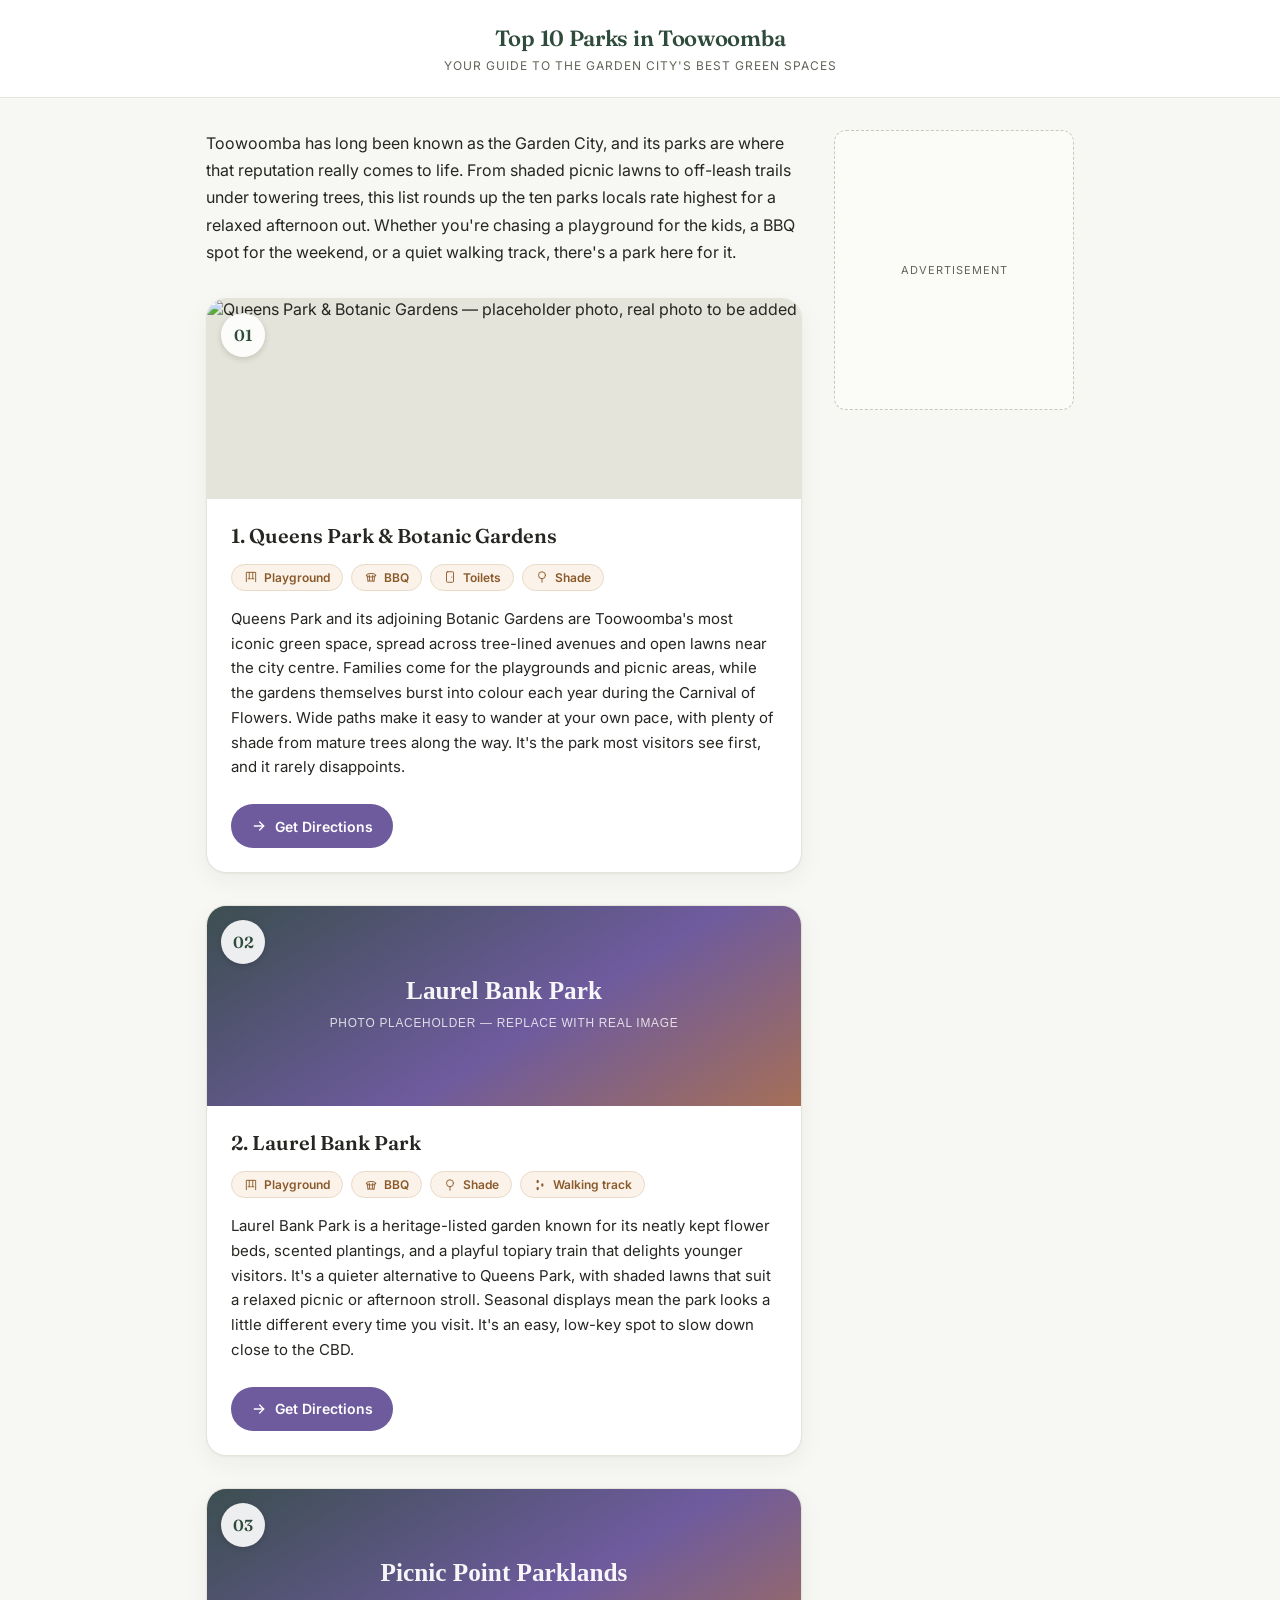
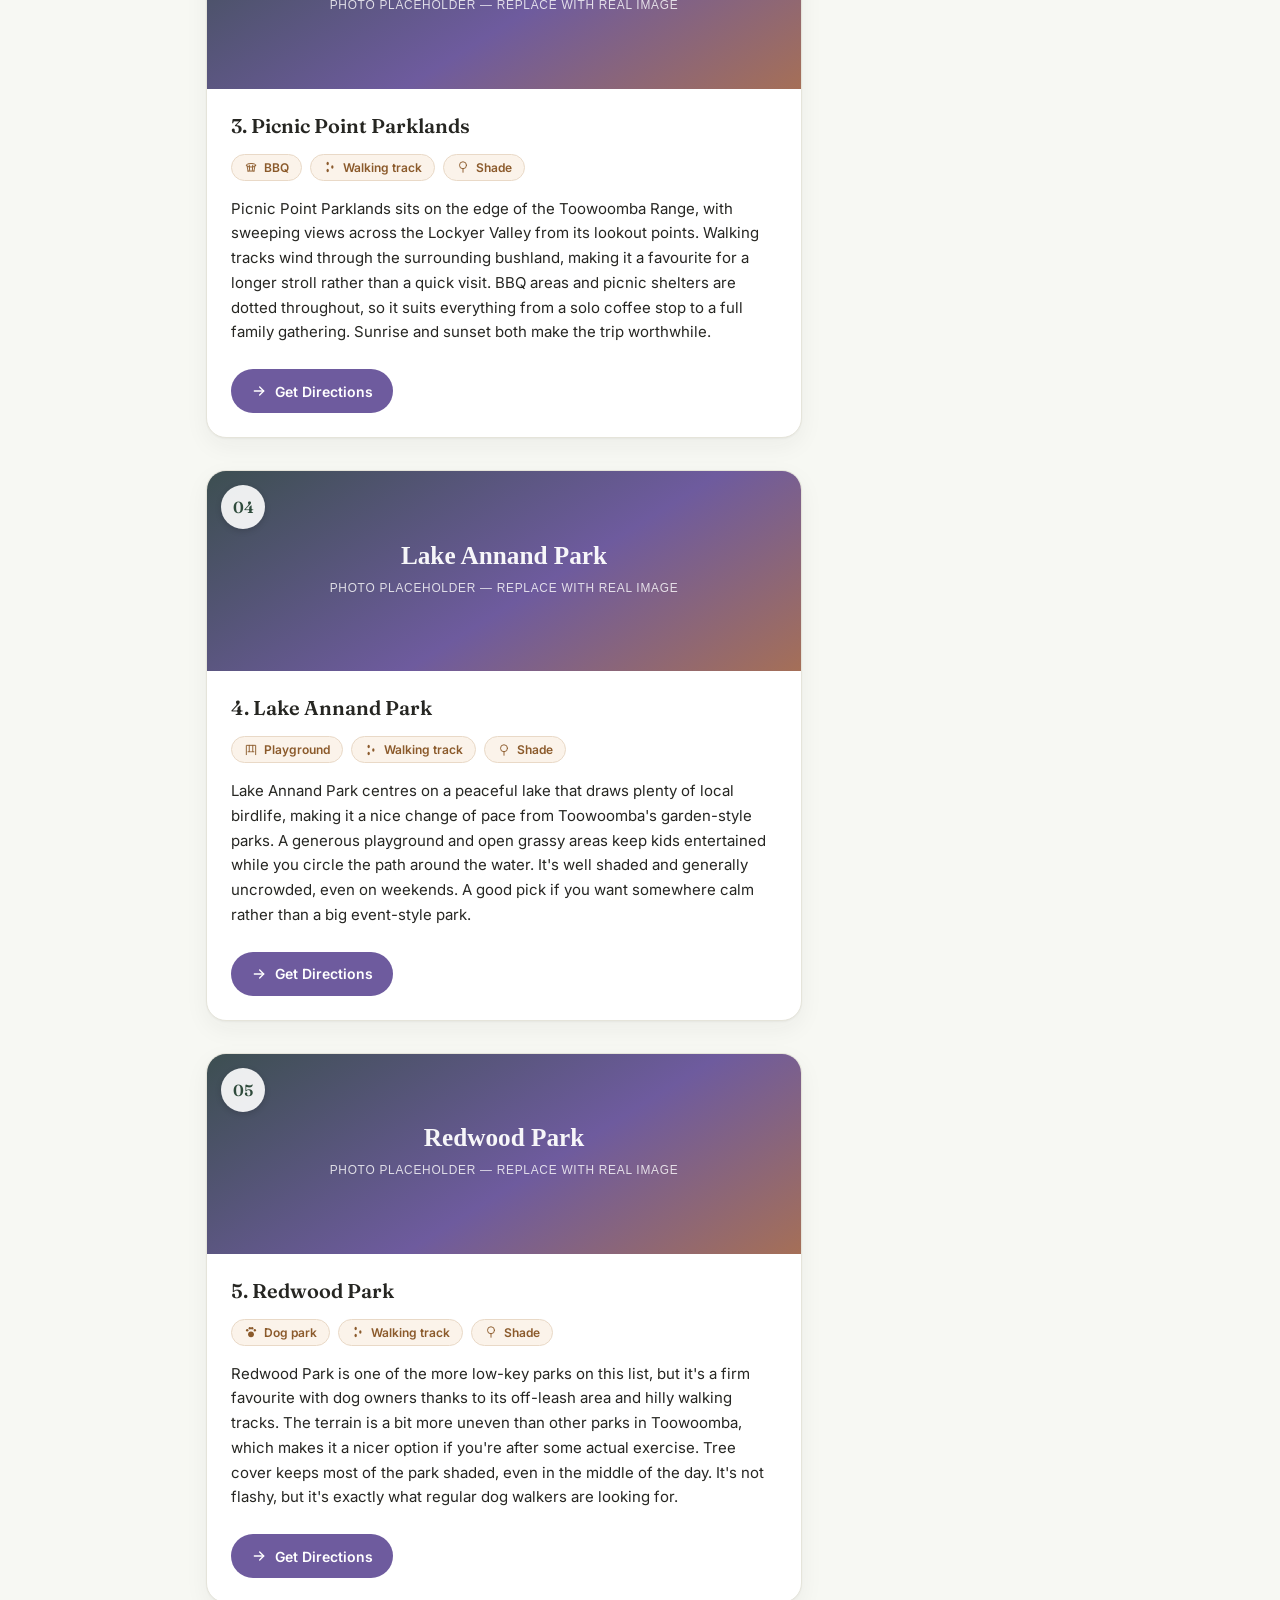
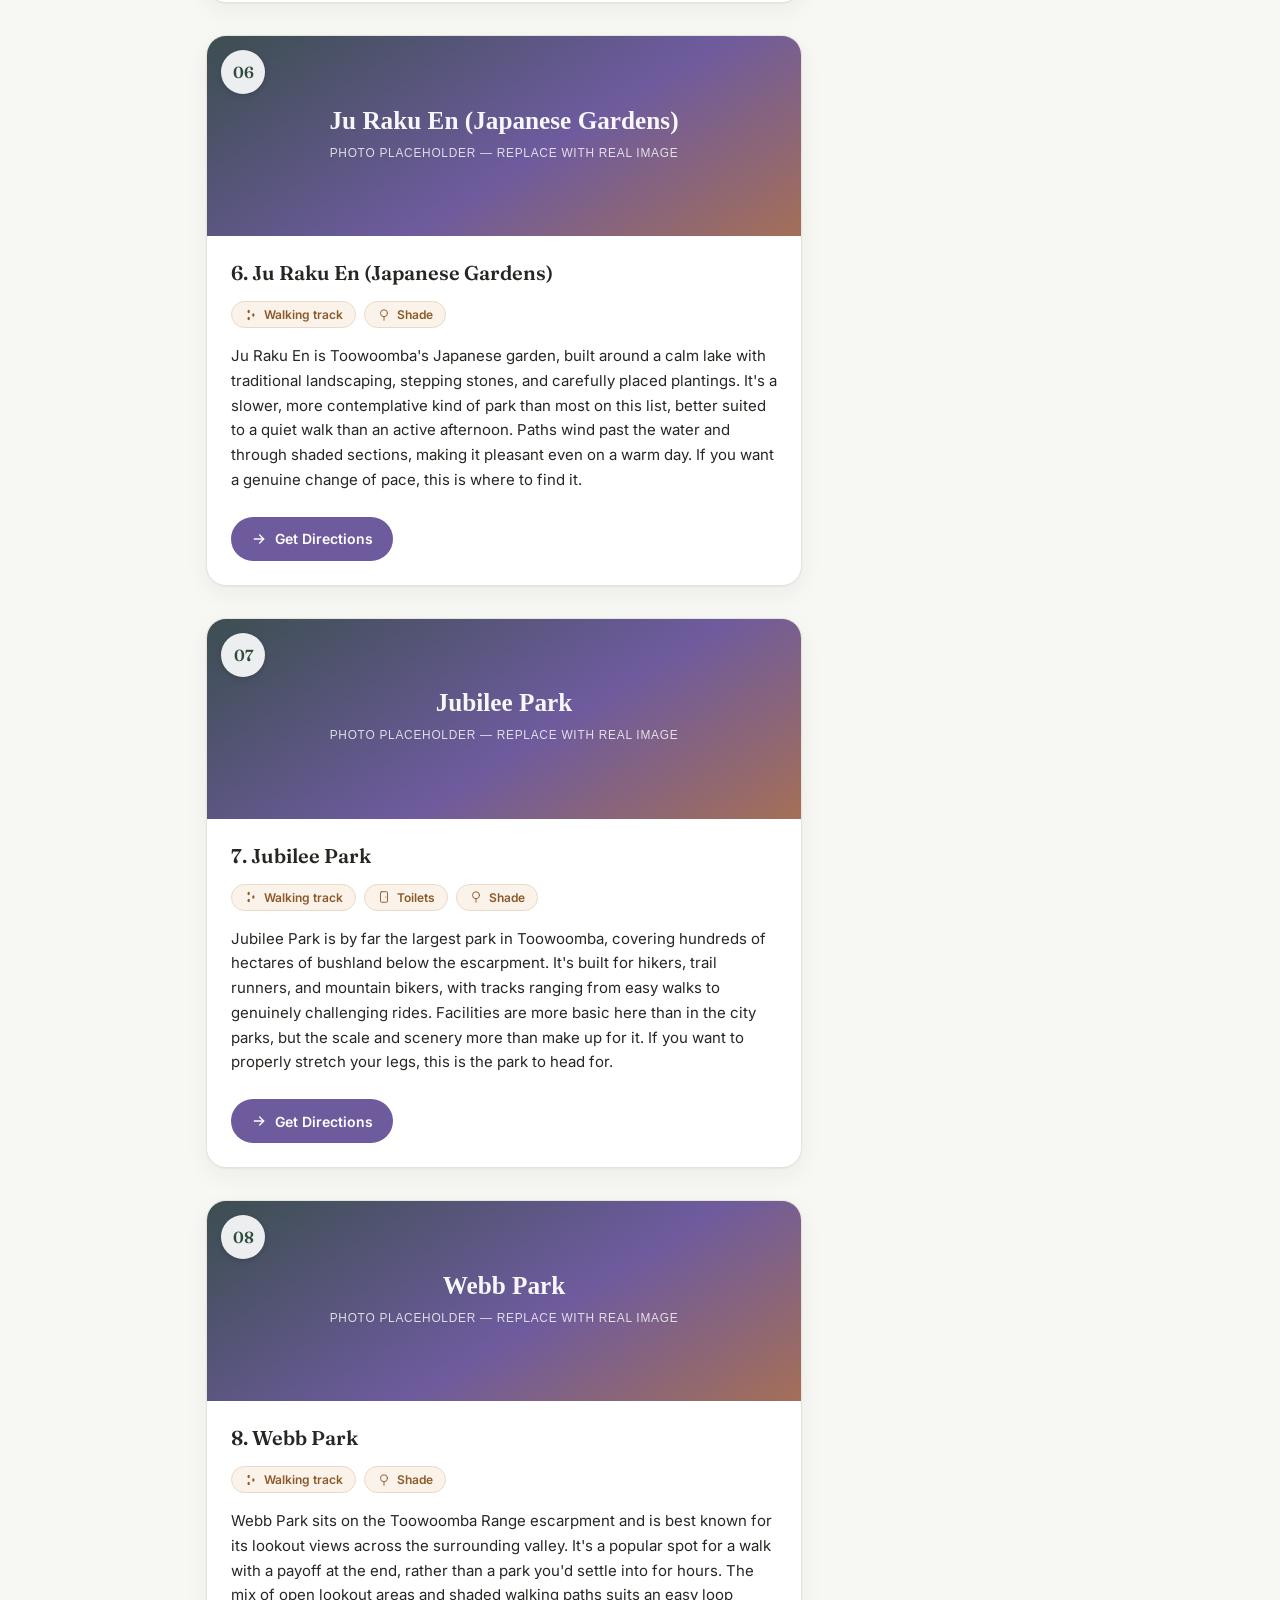
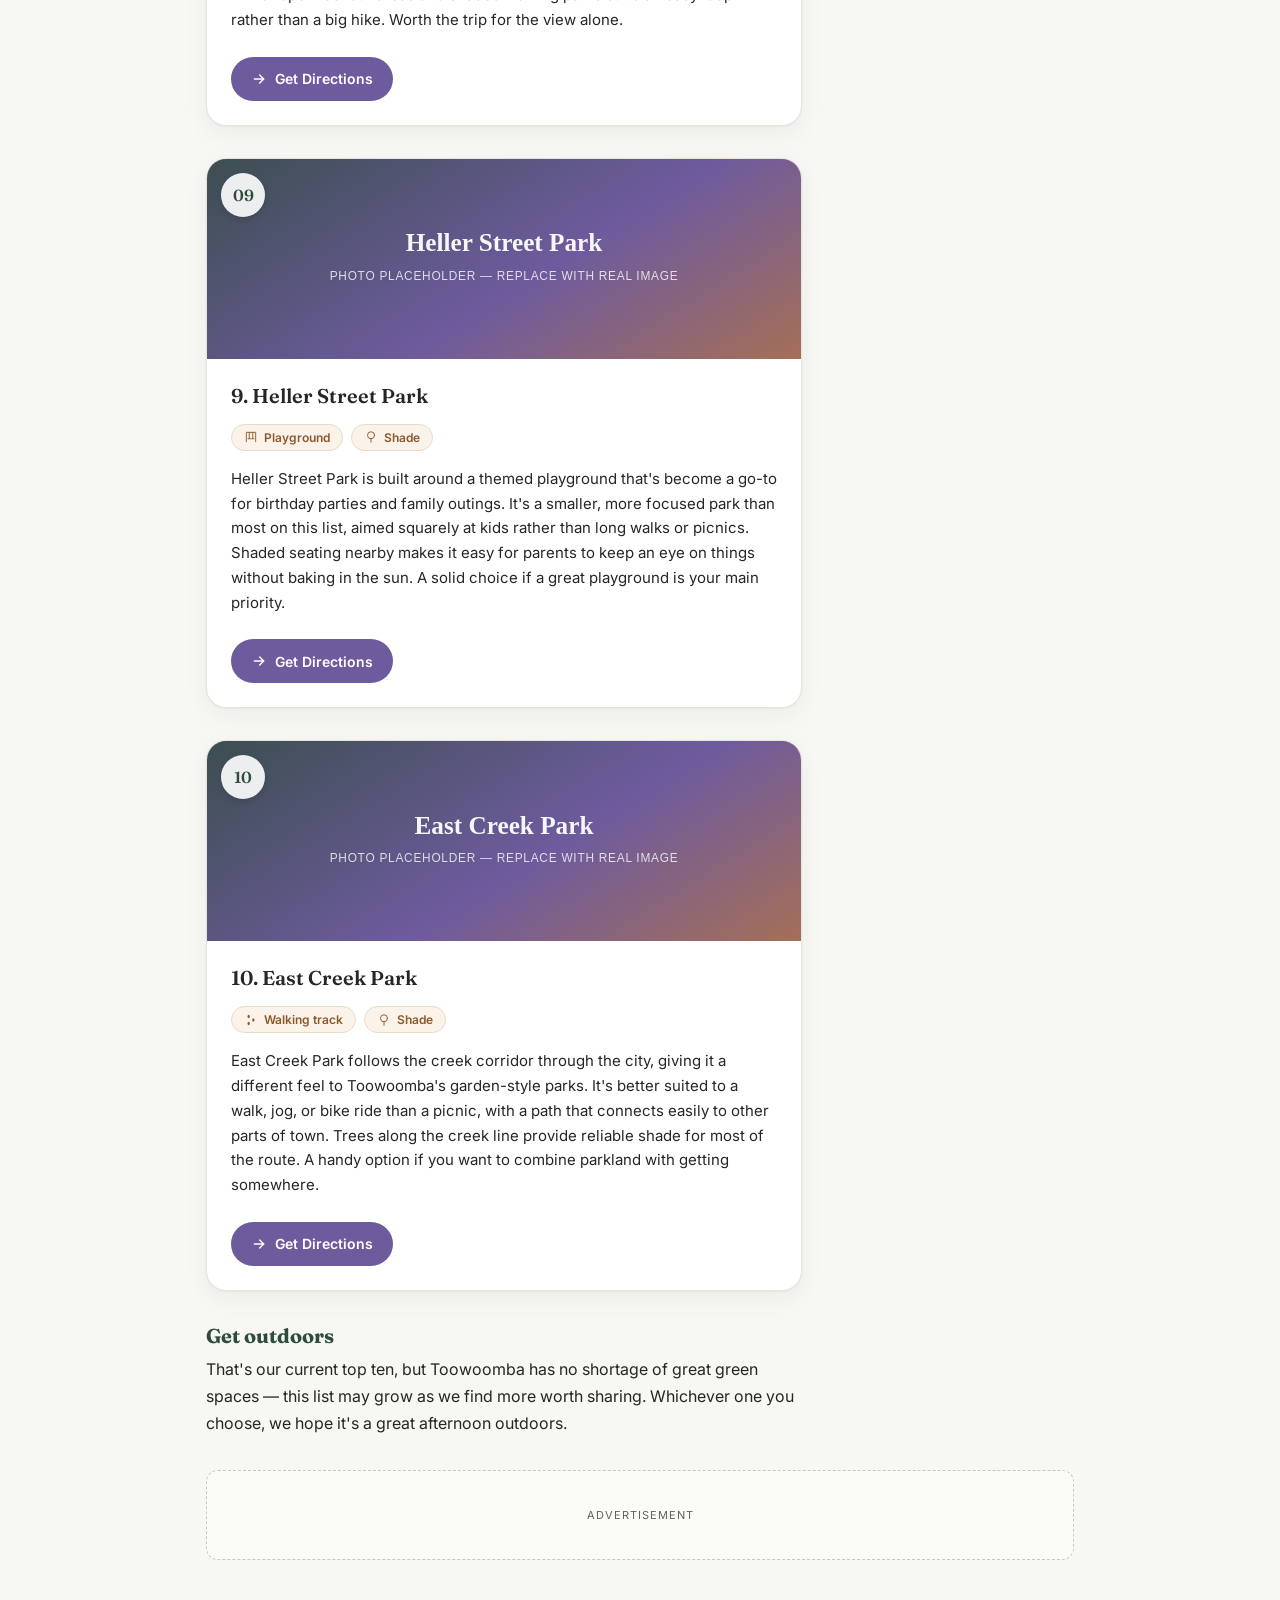
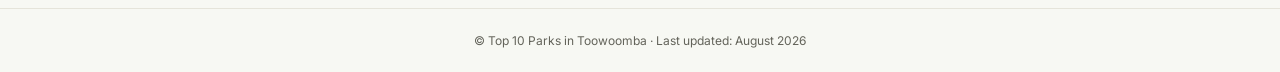
==== index.html @ dcd589aa "Add files via upload" ====
<!DOCTYPE html>
<html lang="en-AU">
<head>
<meta charset="UTF-8">
<meta name="viewport" content="width=device-width, initial-scale=1.0">

<!-- ================= SEO: title & description ================= -->
<title>Top 10 Parks in Toowoomba | Best Parks, Playgrounds &amp; Picnic Spots</title>
<meta name="description" content="A curated guide to the ten best parks in Toowoomba, QLD — playgrounds, BBQs, dog-friendly areas, and walking tracks, all in one easy list.">
<link rel="canonical" href="https://YOUR-GITHUB-USERNAME.github.io/top10-parks-toowoomba/"> <!-- TODO: update once the real GitHub Pages URL or custom domain is known -->

<!-- ================= Open Graph / social sharing ================= -->
<meta property="og:type" content="website">
<meta property="og:title" content="Top 10 Parks in Toowoomba">
<meta property="og:description" content="A curated guide to the ten best parks in Toowoomba, QLD — playgrounds, BBQs, dog-friendly areas, and walking tracks, all in one easy list.">
<meta property="og:url" content="https://YOUR-GITHUB-USERNAME.github.io/top10-parks-toowoomba/"> <!-- TODO: update -->
<meta property="og:locale" content="en_AU">
<meta name="twitter:card" content="summary">
<meta name="twitter:title" content="Top 10 Parks in Toowoomba">
<meta name="twitter:description" content="A curated guide to the ten best parks in Toowoomba, QLD.">

<!-- ================= Icons ================= -->
<link rel="icon" href="images/favicon.svg" type="image/svg+xml">

<!-- ================= Fonts ================= -->
<link rel="preconnect" href="https://fonts.googleapis.com">
<link rel="preconnect" href="https://fonts.gstatic.com" crossorigin>
<link href="https://fonts.googleapis.com/css2?family=Fraunces:opsz,wght@9..144,500;9..144,600;9..144,700&family=Inter:wght@400;500;600;700&display=swap" rel="stylesheet">

<!-- ================= Stylesheet ================= -->
<link rel="stylesheet" href="css/styles.css">

<!-- ================= Structured data ================= -->
<script type="application/ld+json">
{
  "@context": "https://schema.org",
  "@type": "ItemList",
  "name": "Top 10 Parks in Toowoomba",
  "itemListElement": [
    {
      "@type": "ListItem",
      "position": 1,
      "item": {
        "@type": "Park",
        "name": "Queens Park & Botanic Gardens",
        "address": {
          "@type": "PostalAddress",
          "addressLocality": "Toowoomba",
          "addressRegion": "QLD",
          "addressCountry": "AU"
        }
      }
    },
    {
      "@type": "ListItem",
      "position": 2,
      "item": {
        "@type": "Park",
        "name": "Laurel Bank Park",
        "address": {
          "@type": "PostalAddress",
          "addressLocality": "Toowoomba",
          "addressRegion": "QLD",
          "addressCountry": "AU"
        }
      }
    },
    {
      "@type": "ListItem",
      "position": 3,
      "item": {
        "@type": "Park",
        "name": "Picnic Point Parklands",
        "address": {
          "@type": "PostalAddress",
          "addressLocality": "Toowoomba",
          "addressRegion": "QLD",
          "addressCountry": "AU"
        }
      }
    },
    {
      "@type": "ListItem",
      "position": 4,
      "item": {
        "@type": "Park",
        "name": "Lake Annand Park",
        "address": {
          "@type": "PostalAddress",
          "addressLocality": "Toowoomba",
          "addressRegion": "QLD",
          "addressCountry": "AU"
        }
      }
    },
    {
      "@type": "ListItem",
      "position": 5,
      "item": {
        "@type": "Park",
        "name": "Redwood Park",
        "address": {
          "@type": "PostalAddress",
          "addressLocality": "Toowoomba",
          "addressRegion": "QLD",
          "addressCountry": "AU"
        }
      }
    },
    {
      "@type": "ListItem",
      "position": 6,
      "item": {
        "@type": "Park",
        "name": "Ju Raku En (Japanese Gardens)",
        "address": {
          "@type": "PostalAddress",
          "addressLocality": "Toowoomba",
          "addressRegion": "QLD",
          "addressCountry": "AU"
        }
      }
    },
    {
      "@type": "ListItem",
      "position": 7,
      "item": {
        "@type": "Park",
        "name": "Jubilee Park",
        "address": {
          "@type": "PostalAddress",
          "addressLocality": "Toowoomba",
          "addressRegion": "QLD",
          "addressCountry": "AU"
        }
      }
    },
    {
      "@type": "ListItem",
      "position": 8,
      "item": {
        "@type": "Park",
        "name": "Webb Park",
        "address": {
          "@type": "PostalAddress",
          "addressLocality": "Toowoomba",
          "addressRegion": "QLD",
          "addressCountry": "AU"
        }
      }
    },
    {
      "@type": "ListItem",
      "position": 9,
      "item": {
        "@type": "Park",
        "name": "Heller Street Park",
        "address": {
          "@type": "PostalAddress",
          "addressLocality": "Toowoomba",
          "addressRegion": "QLD",
          "addressCountry": "AU"
        }
      }
    },
    {
      "@type": "ListItem",
      "position": 10,
      "item": {
        "@type": "Park",
        "name": "East Creek Park",
        "address": {
          "@type": "PostalAddress",
          "addressLocality": "Toowoomba",
          "addressRegion": "QLD",
          "addressCountry": "AU"
        }
      }
    }
  ]
}
</script>
</head>
<body>

<a class="skip-link" href="#main">Skip to main content</a>

<!-- ================= Icon sprite (used via <use>) ================= -->
<svg style="display:none" aria-hidden="true">
  <defs>
    <symbol id="icon-paw" viewBox="0 0 24 24" fill="currentColor">
      <circle cx="12" cy="16" r="5"/>
      <circle cx="5.5" cy="9" r="2.1"/>
      <circle cx="10" cy="5.5" r="2.1"/>
      <circle cx="14" cy="5.5" r="2.1"/>
      <circle cx="18.5" cy="9" r="2.1"/>
    </symbol>
    <symbol id="icon-bbq" viewBox="0 0 24 24" fill="none" stroke="currentColor" stroke-width="1.6" stroke-linecap="round">
      <ellipse cx="12" cy="9" rx="8" ry="3"/>
      <path d="M5 9 L7 19 M19 9 L17 19 M9 9 L9.7 18 M15 9 L14.3 18"/>
      <line x1="6.5" y1="19" x2="17.5" y2="19"/>
    </symbol>
    <symbol id="icon-playground" viewBox="0 0 24 24" fill="none" stroke="currentColor" stroke-width="1.6" stroke-linecap="round">
      <path d="M4 20 L4 4 L20 4 L20 20"/>
      <line x1="9" y1="4" x2="9" y2="14.5"/>
      <line x1="15" y1="4" x2="15" y2="14.5"/>
      <line x1="7" y1="15" x2="11" y2="15"/>
      <line x1="13" y1="15" x2="17" y2="15"/>
    </symbol>
    <symbol id="icon-toilet" viewBox="0 0 24 24" fill="none" stroke="currentColor" stroke-width="1.6" stroke-linecap="round">
      <rect x="6" y="3" width="12" height="18" rx="1.5"/>
      <circle cx="15" cy="12" r="1" fill="currentColor" stroke="none"/>
    </symbol>
    <symbol id="icon-tree" viewBox="0 0 24 24" fill="none" stroke="currentColor" stroke-width="1.6" stroke-linecap="round">
      <circle cx="12" cy="9" r="6"/>
      <line x1="12" y1="14.5" x2="12" y2="21"/>
    </symbol>
    <symbol id="icon-track" viewBox="0 0 24 24" fill="currentColor">
      <ellipse cx="8" cy="6" rx="2" ry="3"/>
      <ellipse cx="16" cy="12" rx="2" ry="3"/>
      <ellipse cx="8" cy="18" rx="2" ry="3"/>
    </symbol>
    <symbol id="icon-arrow" viewBox="0 0 24 24" fill="none" stroke="currentColor" stroke-width="2" stroke-linecap="round" stroke-linejoin="round">
      <line x1="5" y1="12" x2="19" y2="12"/>
      <polyline points="13 6 19 12 13 18"/>
    </symbol>
  </defs>
</svg>

<header>
  <h1 class="site-title">Top 10 Parks in Toowoomba</h1>
  <p class="tagline">Your guide to the Garden City's best green spaces</p>
</header>

<main id="main" class="page-grid">

  <section class="intro" aria-labelledby="intro-heading">
    <h2 id="intro-heading" class="sr-only">Introduction</h2>
    <p>Toowoomba has long been known as the Garden City, and its parks are where that reputation really comes to life. From shaded picnic lawns to off-leash trails under towering trees, this list rounds up the ten parks locals rate highest for a relaxed afternoon out. Whether you're chasing a playground for the kids, a BBQ spot for the weekend, or a quiet walking track, there's a park here for it.</p>
  </section>

  <!-- Placeholder ad slot: replace with Google AdSense code once approved for monetisation (see spec section 10) -->
  <aside class="ad-slot ad-slot--side">Advertisement</aside>

  <section class="cards" aria-labelledby="list-heading">
    <h2 id="list-heading" class="sr-only">Top 10 parks in Toowoomba</h2>

    <article class="card">
      <div class="card-photo">
        <div class="rank-badge" aria-hidden="true">01</div>
        <!-- TODO: replace src with a real photo of Queens Park & Botanic Gardens (recommended: 800x500, WebP/JPEG) -->
        <img src="images/parks/01-queens-park.svg"
             alt="Queens Park & Botanic Gardens — placeholder photo, real photo to be added"
             width="800" height="500">
      </div>
      <div class="card-body">
        <h3 class="park-name">1. Queens Park & Botanic Gardens</h3>
        <ul class="tags">
          <li class="tag"><svg class="icon" aria-hidden="true" focusable="false"><use href="#icon-playground"></use></svg>Playground</li>
          <li class="tag"><svg class="icon" aria-hidden="true" focusable="false"><use href="#icon-bbq"></use></svg>BBQ</li>
          <li class="tag"><svg class="icon" aria-hidden="true" focusable="false"><use href="#icon-toilet"></use></svg>Toilets</li>
          <li class="tag"><svg class="icon" aria-hidden="true" focusable="false"><use href="#icon-tree"></use></svg>Shade</li>
        </ul>
        <!-- TODO: replace with verified, fact-checked description before publishing -->
        <p class="desc">Queens Park and its adjoining Botanic Gardens are Toowoomba's most iconic green space, spread across tree-lined avenues and open lawns near the city centre. Families come for the playgrounds and picnic areas, while the gardens themselves burst into colour each year during the Carnival of Flowers. Wide paths make it easy to wander at your own pace, with plenty of shade from mature trees along the way. It's the park most visitors see first, and it rarely disappoints.</p>
        <a class="btn-directions"
           href="https://www.google.com/maps/search/?api=1&query=Queens+Park+%26+Botanic+Gardens+Toowoomba+QLD"
           target="_blank" rel="noopener noreferrer"
           aria-label="Get directions to Queens Park & Botanic Gardens (opens in a new tab)">
          <svg class="icon" aria-hidden="true" focusable="false"><use href="#icon-arrow"></use></svg>
          Get Directions
        </a>
      </div>
    </article>

    <article class="card">
      <div class="card-photo">
        <div class="rank-badge" aria-hidden="true">02</div>
        <!-- TODO: replace src with a real photo of Laurel Bank Park (recommended: 800x500, WebP/JPEG) -->
        <img src="images/parks/02-laurel-bank-park.svg"
             alt="Laurel Bank Park — placeholder photo, real photo to be added"
             width="800" height="500" loading="lazy">
      </div>
      <div class="card-body">
        <h3 class="park-name">2. Laurel Bank Park</h3>
        <ul class="tags">
          <li class="tag"><svg class="icon" aria-hidden="true" focusable="false"><use href="#icon-playground"></use></svg>Playground</li>
          <li class="tag"><svg class="icon" aria-hidden="true" focusable="false"><use href="#icon-bbq"></use></svg>BBQ</li>
          <li class="tag"><svg class="icon" aria-hidden="true" focusable="false"><use href="#icon-tree"></use></svg>Shade</li>
          <li class="tag"><svg class="icon" aria-hidden="true" focusable="false"><use href="#icon-track"></use></svg>Walking track</li>
        </ul>
        <!-- TODO: replace with verified, fact-checked description before publishing -->
        <p class="desc">Laurel Bank Park is a heritage-listed garden known for its neatly kept flower beds, scented plantings, and a playful topiary train that delights younger visitors. It's a quieter alternative to Queens Park, with shaded lawns that suit a relaxed picnic or afternoon stroll. Seasonal displays mean the park looks a little different every time you visit. It's an easy, low-key spot to slow down close to the CBD.</p>
        <a class="btn-directions"
           href="https://www.google.com/maps/search/?api=1&query=Laurel+Bank+Park+Toowoomba+QLD"
           target="_blank" rel="noopener noreferrer"
           aria-label="Get directions to Laurel Bank Park (opens in a new tab)">
          <svg class="icon" aria-hidden="true" focusable="false"><use href="#icon-arrow"></use></svg>
          Get Directions
        </a>
      </div>
    </article>

    <article class="card">
      <div class="card-photo">
        <div class="rank-badge" aria-hidden="true">03</div>
        <!-- TODO: replace src with a real photo of Picnic Point Parklands (recommended: 800x500, WebP/JPEG) -->
        <img src="images/parks/03-picnic-point-parklands.svg"
             alt="Picnic Point Parklands — placeholder photo, real photo to be added"
             width="800" height="500" loading="lazy">
      </div>
      <div class="card-body">
        <h3 class="park-name">3. Picnic Point Parklands</h3>
        <ul class="tags">
          <li class="tag"><svg class="icon" aria-hidden="true" focusable="false"><use href="#icon-bbq"></use></svg>BBQ</li>
          <li class="tag"><svg class="icon" aria-hidden="true" focusable="false"><use href="#icon-track"></use></svg>Walking track</li>
          <li class="tag"><svg class="icon" aria-hidden="true" focusable="false"><use href="#icon-tree"></use></svg>Shade</li>
        </ul>
        <!-- TODO: replace with verified, fact-checked description before publishing -->
        <p class="desc">Picnic Point Parklands sits on the edge of the Toowoomba Range, with sweeping views across the Lockyer Valley from its lookout points. Walking tracks wind through the surrounding bushland, making it a favourite for a longer stroll rather than a quick visit. BBQ areas and picnic shelters are dotted throughout, so it suits everything from a solo coffee stop to a full family gathering. Sunrise and sunset both make the trip worthwhile.</p>
        <a class="btn-directions"
           href="https://www.google.com/maps/search/?api=1&query=Picnic+Point+Parklands+Toowoomba+QLD"
           target="_blank" rel="noopener noreferrer"
           aria-label="Get directions to Picnic Point Parklands (opens in a new tab)">
          <svg class="icon" aria-hidden="true" focusable="false"><use href="#icon-arrow"></use></svg>
          Get Directions
        </a>
      </div>
    </article>

    <article class="card">
      <div class="card-photo">
        <div class="rank-badge" aria-hidden="true">04</div>
        <!-- TODO: replace src with a real photo of Lake Annand Park (recommended: 800x500, WebP/JPEG) -->
        <img src="images/parks/04-lake-annand-park.svg"
             alt="Lake Annand Park — placeholder photo, real photo to be added"
             width="800" height="500" loading="lazy">
      </div>
      <div class="card-body">
        <h3 class="park-name">4. Lake Annand Park</h3>
        <ul class="tags">
          <li class="tag"><svg class="icon" aria-hidden="true" focusable="false"><use href="#icon-playground"></use></svg>Playground</li>
          <li class="tag"><svg class="icon" aria-hidden="true" focusable="false"><use href="#icon-track"></use></svg>Walking track</li>
          <li class="tag"><svg class="icon" aria-hidden="true" focusable="false"><use href="#icon-tree"></use></svg>Shade</li>
        </ul>
        <!-- TODO: replace with verified, fact-checked description before publishing -->
        <p class="desc">Lake Annand Park centres on a peaceful lake that draws plenty of local birdlife, making it a nice change of pace from Toowoomba's garden-style parks. A generous playground and open grassy areas keep kids entertained while you circle the path around the water. It's well shaded and generally uncrowded, even on weekends. A good pick if you want somewhere calm rather than a big event-style park.</p>
        <a class="btn-directions"
           href="https://www.google.com/maps/search/?api=1&query=Lake+Annand+Park+Toowoomba+QLD"
           target="_blank" rel="noopener noreferrer"
           aria-label="Get directions to Lake Annand Park (opens in a new tab)">
          <svg class="icon" aria-hidden="true" focusable="false"><use href="#icon-arrow"></use></svg>
          Get Directions
        </a>
      </div>
    </article>

    <article class="card">
      <div class="card-photo">
        <div class="rank-badge" aria-hidden="true">05</div>
        <!-- TODO: replace src with a real photo of Redwood Park (recommended: 800x500, WebP/JPEG) -->
        <img src="images/parks/05-redwood-park.svg"
             alt="Redwood Park — placeholder photo, real photo to be added"
             width="800" height="500" loading="lazy">
      </div>
      <div class="card-body">
        <h3 class="park-name">5. Redwood Park</h3>
        <ul class="tags">
          <li class="tag"><svg class="icon" aria-hidden="true" focusable="false"><use href="#icon-paw"></use></svg>Dog park</li>
          <li class="tag"><svg class="icon" aria-hidden="true" focusable="false"><use href="#icon-track"></use></svg>Walking track</li>
          <li class="tag"><svg class="icon" aria-hidden="true" focusable="false"><use href="#icon-tree"></use></svg>Shade</li>
        </ul>
        <!-- TODO: replace with verified, fact-checked description before publishing -->
        <p class="desc">Redwood Park is one of the more low-key parks on this list, but it's a firm favourite with dog owners thanks to its off-leash area and hilly walking tracks. The terrain is a bit more uneven than other parks in Toowoomba, which makes it a nicer option if you're after some actual exercise. Tree cover keeps most of the park shaded, even in the middle of the day. It's not flashy, but it's exactly what regular dog walkers are looking for.</p>
        <a class="btn-directions"
           href="https://www.google.com/maps/search/?api=1&query=Redwood+Park+Toowoomba+QLD"
           target="_blank" rel="noopener noreferrer"
           aria-label="Get directions to Redwood Park (opens in a new tab)">
          <svg class="icon" aria-hidden="true" focusable="false"><use href="#icon-arrow"></use></svg>
          Get Directions
        </a>
      </div>
    </article>

    <article class="card">
      <div class="card-photo">
        <div class="rank-badge" aria-hidden="true">06</div>
        <!-- TODO: replace src with a real photo of Ju Raku En (Japanese Gardens) (recommended: 800x500, WebP/JPEG) -->
        <img src="images/parks/06-ju-raku-en-japanese-gardens.svg"
             alt="Ju Raku En (Japanese Gardens) — placeholder photo, real photo to be added"
             width="800" height="500" loading="lazy">
      </div>
      <div class="card-body">
        <h3 class="park-name">6. Ju Raku En (Japanese Gardens)</h3>
        <ul class="tags">
          <li class="tag"><svg class="icon" aria-hidden="true" focusable="false"><use href="#icon-track"></use></svg>Walking track</li>
          <li class="tag"><svg class="icon" aria-hidden="true" focusable="false"><use href="#icon-tree"></use></svg>Shade</li>
        </ul>
        <!-- TODO: replace with verified, fact-checked description before publishing -->
        <p class="desc">Ju Raku En is Toowoomba's Japanese garden, built around a calm lake with traditional landscaping, stepping stones, and carefully placed plantings. It's a slower, more contemplative kind of park than most on this list, better suited to a quiet walk than an active afternoon. Paths wind past the water and through shaded sections, making it pleasant even on a warm day. If you want a genuine change of pace, this is where to find it.</p>
        <a class="btn-directions"
           href="https://www.google.com/maps/search/?api=1&query=Ju+Raku+En+%28Japanese+Gardens%29+Toowoomba+QLD"
           target="_blank" rel="noopener noreferrer"
           aria-label="Get directions to Ju Raku En (Japanese Gardens) (opens in a new tab)">
          <svg class="icon" aria-hidden="true" focusable="false"><use href="#icon-arrow"></use></svg>
          Get Directions
        </a>
      </div>
    </article>

    <article class="card">
      <div class="card-photo">
        <div class="rank-badge" aria-hidden="true">07</div>
        <!-- TODO: replace src with a real photo of Jubilee Park (recommended: 800x500, WebP/JPEG) -->
        <img src="images/parks/07-jubilee-park.svg"
             alt="Jubilee Park — placeholder photo, real photo to be added"
             width="800" height="500" loading="lazy">
      </div>
      <div class="card-body">
        <h3 class="park-name">7. Jubilee Park</h3>
        <ul class="tags">
          <li class="tag"><svg class="icon" aria-hidden="true" focusable="false"><use href="#icon-track"></use></svg>Walking track</li>
          <li class="tag"><svg class="icon" aria-hidden="true" focusable="false"><use href="#icon-toilet"></use></svg>Toilets</li>
          <li class="tag"><svg class="icon" aria-hidden="true" focusable="false"><use href="#icon-tree"></use></svg>Shade</li>
        </ul>
        <!-- TODO: replace with verified, fact-checked description before publishing -->
        <p class="desc">Jubilee Park is by far the largest park in Toowoomba, covering hundreds of hectares of bushland below the escarpment. It's built for hikers, trail runners, and mountain bikers, with tracks ranging from easy walks to genuinely challenging rides. Facilities are more basic here than in the city parks, but the scale and scenery more than make up for it. If you want to properly stretch your legs, this is the park to head for.</p>
        <a class="btn-directions"
           href="https://www.google.com/maps/search/?api=1&query=Jubilee+Park+Toowoomba+QLD"
           target="_blank" rel="noopener noreferrer"
           aria-label="Get directions to Jubilee Park (opens in a new tab)">
          <svg class="icon" aria-hidden="true" focusable="false"><use href="#icon-arrow"></use></svg>
          Get Directions
        </a>
      </div>
    </article>

    <article class="card">
      <div class="card-photo">
        <div class="rank-badge" aria-hidden="true">08</div>
        <!-- TODO: replace src with a real photo of Webb Park (recommended: 800x500, WebP/JPEG) -->
        <img src="images/parks/08-webb-park.svg"
             alt="Webb Park — placeholder photo, real photo to be added"
             width="800" height="500" loading="lazy">
      </div>
      <div class="card-body">
        <h3 class="park-name">8. Webb Park</h3>
        <ul class="tags">
          <li class="tag"><svg class="icon" aria-hidden="true" focusable="false"><use href="#icon-track"></use></svg>Walking track</li>
          <li class="tag"><svg class="icon" aria-hidden="true" focusable="false"><use href="#icon-tree"></use></svg>Shade</li>
        </ul>
        <!-- TODO: replace with verified, fact-checked description before publishing -->
        <p class="desc">Webb Park sits on the Toowoomba Range escarpment and is best known for its lookout views across the surrounding valley. It's a popular spot for a walk with a payoff at the end, rather than a park you'd settle into for hours. The mix of open lookout areas and shaded walking paths suits an easy loop rather than a big hike. Worth the trip for the view alone.</p>
        <a class="btn-directions"
           href="https://www.google.com/maps/search/?api=1&query=Webb+Park+Toowoomba+QLD"
           target="_blank" rel="noopener noreferrer"
           aria-label="Get directions to Webb Park (opens in a new tab)">
          <svg class="icon" aria-hidden="true" focusable="false"><use href="#icon-arrow"></use></svg>
          Get Directions
        </a>
      </div>
    </article>

    <article class="card">
      <div class="card-photo">
        <div class="rank-badge" aria-hidden="true">09</div>
        <!-- TODO: replace src with a real photo of Heller Street Park (recommended: 800x500, WebP/JPEG) -->
        <img src="images/parks/09-heller-street-park.svg"
             alt="Heller Street Park — placeholder photo, real photo to be added"
             width="800" height="500" loading="lazy">
      </div>
      <div class="card-body">
        <h3 class="park-name">9. Heller Street Park</h3>
        <ul class="tags">
          <li class="tag"><svg class="icon" aria-hidden="true" focusable="false"><use href="#icon-playground"></use></svg>Playground</li>
          <li class="tag"><svg class="icon" aria-hidden="true" focusable="false"><use href="#icon-tree"></use></svg>Shade</li>
        </ul>
        <!-- TODO: replace with verified, fact-checked description before publishing -->
        <p class="desc">Heller Street Park is built around a themed playground that's become a go-to for birthday parties and family outings. It's a smaller, more focused park than most on this list, aimed squarely at kids rather than long walks or picnics. Shaded seating nearby makes it easy for parents to keep an eye on things without baking in the sun. A solid choice if a great playground is your main priority.</p>
        <a class="btn-directions"
           href="https://www.google.com/maps/search/?api=1&query=Heller+Street+Park+Toowoomba+QLD"
           target="_blank" rel="noopener noreferrer"
           aria-label="Get directions to Heller Street Park (opens in a new tab)">
          <svg class="icon" aria-hidden="true" focusable="false"><use href="#icon-arrow"></use></svg>
          Get Directions
        </a>
      </div>
    </article>

    <article class="card">
      <div class="card-photo">
        <div class="rank-badge" aria-hidden="true">10</div>
        <!-- TODO: replace src with a real photo of East Creek Park (recommended: 800x500, WebP/JPEG) -->
        <img src="images/parks/10-east-creek-park.svg"
             alt="East Creek Park — placeholder photo, real photo to be added"
             width="800" height="500" loading="lazy">
      </div>
      <div class="card-body">
        <h3 class="park-name">10. East Creek Park</h3>
        <ul class="tags">
          <li class="tag"><svg class="icon" aria-hidden="true" focusable="false"><use href="#icon-track"></use></svg>Walking track</li>
          <li class="tag"><svg class="icon" aria-hidden="true" focusable="false"><use href="#icon-tree"></use></svg>Shade</li>
        </ul>
        <!-- TODO: replace with verified, fact-checked description before publishing -->
        <p class="desc">East Creek Park follows the creek corridor through the city, giving it a different feel to Toowoomba's garden-style parks. It's better suited to a walk, jog, or bike ride than a picnic, with a path that connects easily to other parts of town. Trees along the creek line provide reliable shade for most of the route. A handy option if you want to combine parkland with getting somewhere.</p>
        <a class="btn-directions"
           href="https://www.google.com/maps/search/?api=1&query=East+Creek+Park+Toowoomba+QLD"
           target="_blank" rel="noopener noreferrer"
           aria-label="Get directions to East Creek Park (opens in a new tab)">
          <svg class="icon" aria-hidden="true" focusable="false"><use href="#icon-arrow"></use></svg>
          Get Directions
        </a>
      </div>
    </article>

  </section>

  <section class="closing" aria-labelledby="closing-heading">
    <h2 id="closing-heading">Get outdoors</h2>
    <p>That's our current top ten, but Toowoomba has no shortage of great green spaces — this list may grow as we find more worth sharing. Whichever one you choose, we hope it's a great afternoon outdoors.</p>
  </section>

  <!-- Placeholder ad slot: replace with Google AdSense code once approved for monetisation (see spec section 10) -->
  <aside class="ad-slot ad-slot--bottom">Advertisement</aside>

</main>

<footer>
  <p>&copy; Top 10 Parks in Toowoomba · Last updated: <!-- TODO: keep this date current --> August 2026</p>
</footer>

</body>
</html>
---- css/styles.css ----
/* ==========================================================================
   Top 10 Parks in Toowoomba — Stylesheet
   Mobile-first. Design tokens match the approved visual design system.
   ========================================================================== */

/* ---------- 1. Design tokens ---------- */
:root {
  /* Colour palette */
  --bg: #F7F8F3;
  --green: #2F4B3C;
  --green-dark: #203327;
  --purple: #6E5B9E;
  --purple-dark: #58487F;
  --ochre: #8B5A2B; /* darkened from #B8763F for WCAG AA contrast (was 3.35:1, now 5.3:1) */
  --text: #262622;
  --text-soft: #63635A;
  --card-bg: #FFFFFF;
  --border: #E5E4DA;

  /* Spacing scale (8px rhythm) */
  --sp-1: 8px;
  --sp-2: 16px;
  --sp-3: 24px;
  --sp-4: 32px;
  --sp-6: 48px;

  /* Shape */
  --radius-card: 20px;
  --radius-pill: 999px;
}

/* ---------- 2. Reset ---------- */
*, *::before, *::after { box-sizing: border-box; }
body {
  margin: 0;
  background: var(--bg);
  color: var(--text);
  font-family: 'Inter', system-ui, -apple-system, sans-serif;
  -webkit-font-smoothing: antialiased;
}
h1, h2, h3 { font-family: 'Fraunces', Georgia, serif; margin: 0; }
p { margin: 0; }
a { text-decoration: none; color: inherit; }
img { max-width: 100%; display: block; }

/* ---------- 3. Accessibility helpers ---------- */
.sr-only {
  position: absolute;
  width: 1px; height: 1px;
  padding: 0; margin: -1px;
  overflow: hidden;
  clip: rect(0, 0, 0, 0);
  white-space: nowrap;
  border: 0;
}
.skip-link {
  position: absolute;
  top: -60px;
  left: var(--sp-2);
  background: var(--green);
  color: #fff;
  padding: 10px 16px;
  border-radius: 8px;
  z-index: 100;
  transition: top 0.15s ease;
}
.skip-link:focus {
  top: var(--sp-2);
}
:focus-visible {
  outline: 3px solid var(--purple);
  outline-offset: 2px;
}

/* ---------- 4. Header ---------- */
header {
  background: var(--card-bg);
  border-bottom: 1px solid var(--border);
  padding: var(--sp-3) var(--sp-2);
  text-align: center;
}
.site-title {
  font-size: 22px;
  font-weight: 600;
  color: var(--green);
  letter-spacing: -0.3px;
}
.tagline {
  margin-top: 6px;
  font-size: 12px;
  letter-spacing: 1px;
  text-transform: uppercase;
  color: var(--text-soft);
}

/* ---------- 5. Page layout grid ---------- */
.page-grid {
  max-width: 900px;
  margin: 0 auto;
  padding: var(--sp-4) var(--sp-2) var(--sp-6);
  display: grid;
  grid-template-columns: 1fr;
  grid-template-areas:
    "intro"
    "ad"
    "cards"
    "closing"
    "adbottom";
  gap: var(--sp-4);
}
@media (min-width: 960px) {
  .page-grid {
    grid-template-columns: 1fr 240px;
    grid-template-areas:
      "intro   ad"
      "cards   ad"
      "closing ad"
      "adbottom adbottom";
  }
}
.intro   { grid-area: intro; }
.closing { grid-area: closing; }
.cards   { grid-area: cards; display: flex; flex-direction: column; gap: var(--sp-4); }
.ad-slot--side   { grid-area: ad; }
.ad-slot--bottom { grid-area: adbottom; }

.intro p, .closing p {
  font-size: 16px;
  line-height: 1.7;
  max-width: 65ch;
}
.closing h2 {
  font-size: 20px;
  color: var(--green);
  margin-bottom: var(--sp-1);
}

/* ---------- 6. Ad slots (placeholders) ---------- */
.ad-slot {
  border: 1px dashed #C9C8BC;
  background: #FBFBF7;
  border-radius: 12px;
  display: flex;
  align-items: center;
  justify-content: center;
  color: var(--text-soft);
  font-size: 11px;
  letter-spacing: 1px;
  text-transform: uppercase;
}
.ad-slot--side   { min-height: 280px; height: fit-content; } /* static — scrolls with the page, does not pin */
.ad-slot--bottom { min-height: 90px; }

/* ---------- 7. Park cards ---------- */
.card {
  background: var(--card-bg);
  border: 1px solid var(--border);
  border-radius: var(--radius-card);
  overflow: hidden;
  box-shadow: 0 1px 2px rgba(38,38,34,0.04), 0 8px 24px rgba(38,38,34,0.05);
}
.card-photo {
  position: relative;
  background: var(--border);
}
.card-photo img {
  width: 100%;
  height: 200px;
  object-fit: cover;
}
.rank-badge {
  position: absolute;
  top: 14px; left: 14px;
  width: 44px; height: 44px;
  border-radius: 50%;
  background: rgba(255,255,255,0.9);
  display: flex; align-items: center; justify-content: center;
  font-family: 'Fraunces', Georgia, serif;
  font-weight: 600;
  font-size: 16px;
  color: var(--green);
  box-shadow: 0 2px 6px rgba(0,0,0,0.15);
}
.card-body { padding: var(--sp-3); }
.park-name {
  font-size: 20px;
  font-weight: 600;
  margin-bottom: var(--sp-2);
}
.tags {
  display: flex;
  flex-wrap: wrap;
  gap: var(--sp-1);
  margin-bottom: var(--sp-2);
  list-style: none;
  padding: 0;
}
.tag {
  display: inline-flex;
  align-items: center;
  gap: 6px;
  border: 1px solid #E9D9C7;
  background: #FBF3EA;
  color: var(--ochre);
  padding: 5px 12px;
  border-radius: var(--radius-pill);
  font-size: 12px;
  font-weight: 600;
}
.tag .icon { width: 14px; height: 14px; }
.desc {
  font-size: 15px;
  line-height: 1.65;
  margin-bottom: var(--sp-3);
}
.btn-directions {
  display: inline-flex;
  align-items: center;
  gap: 8px;
  background: var(--purple);
  color: #fff;
  font-weight: 600;
  font-size: 14px;
  padding: 12px 20px;
  border-radius: var(--radius-pill);
  min-height: 44px;
  transition: background 0.15s ease;
}
.btn-directions:hover,
.btn-directions:focus-visible { background: var(--purple-dark); }
.btn-directions .icon { width: 16px; height: 16px; }

/* ---------- 8. Footer ---------- */
footer {
  border-top: 1px solid var(--border);
  padding: var(--sp-3) var(--sp-2);
  text-align: center;
  font-size: 12px;
  color: var(--text-soft);
}
footer a { text-decoration: underline; }

/* ---------- 9. Mobile tuning ---------- */
@media (max-width: 600px) {
  .site-title { font-size: 20px; }
  .park-name { font-size: 19px; }
  .card-photo img { height: 170px; }
  .btn-directions { width: 100%; justify-content: center; }
}

/* ---------- 10. Reduced motion ---------- */
@media (prefers-reduced-motion: reduce) {
  * { transition: none !important; }
}
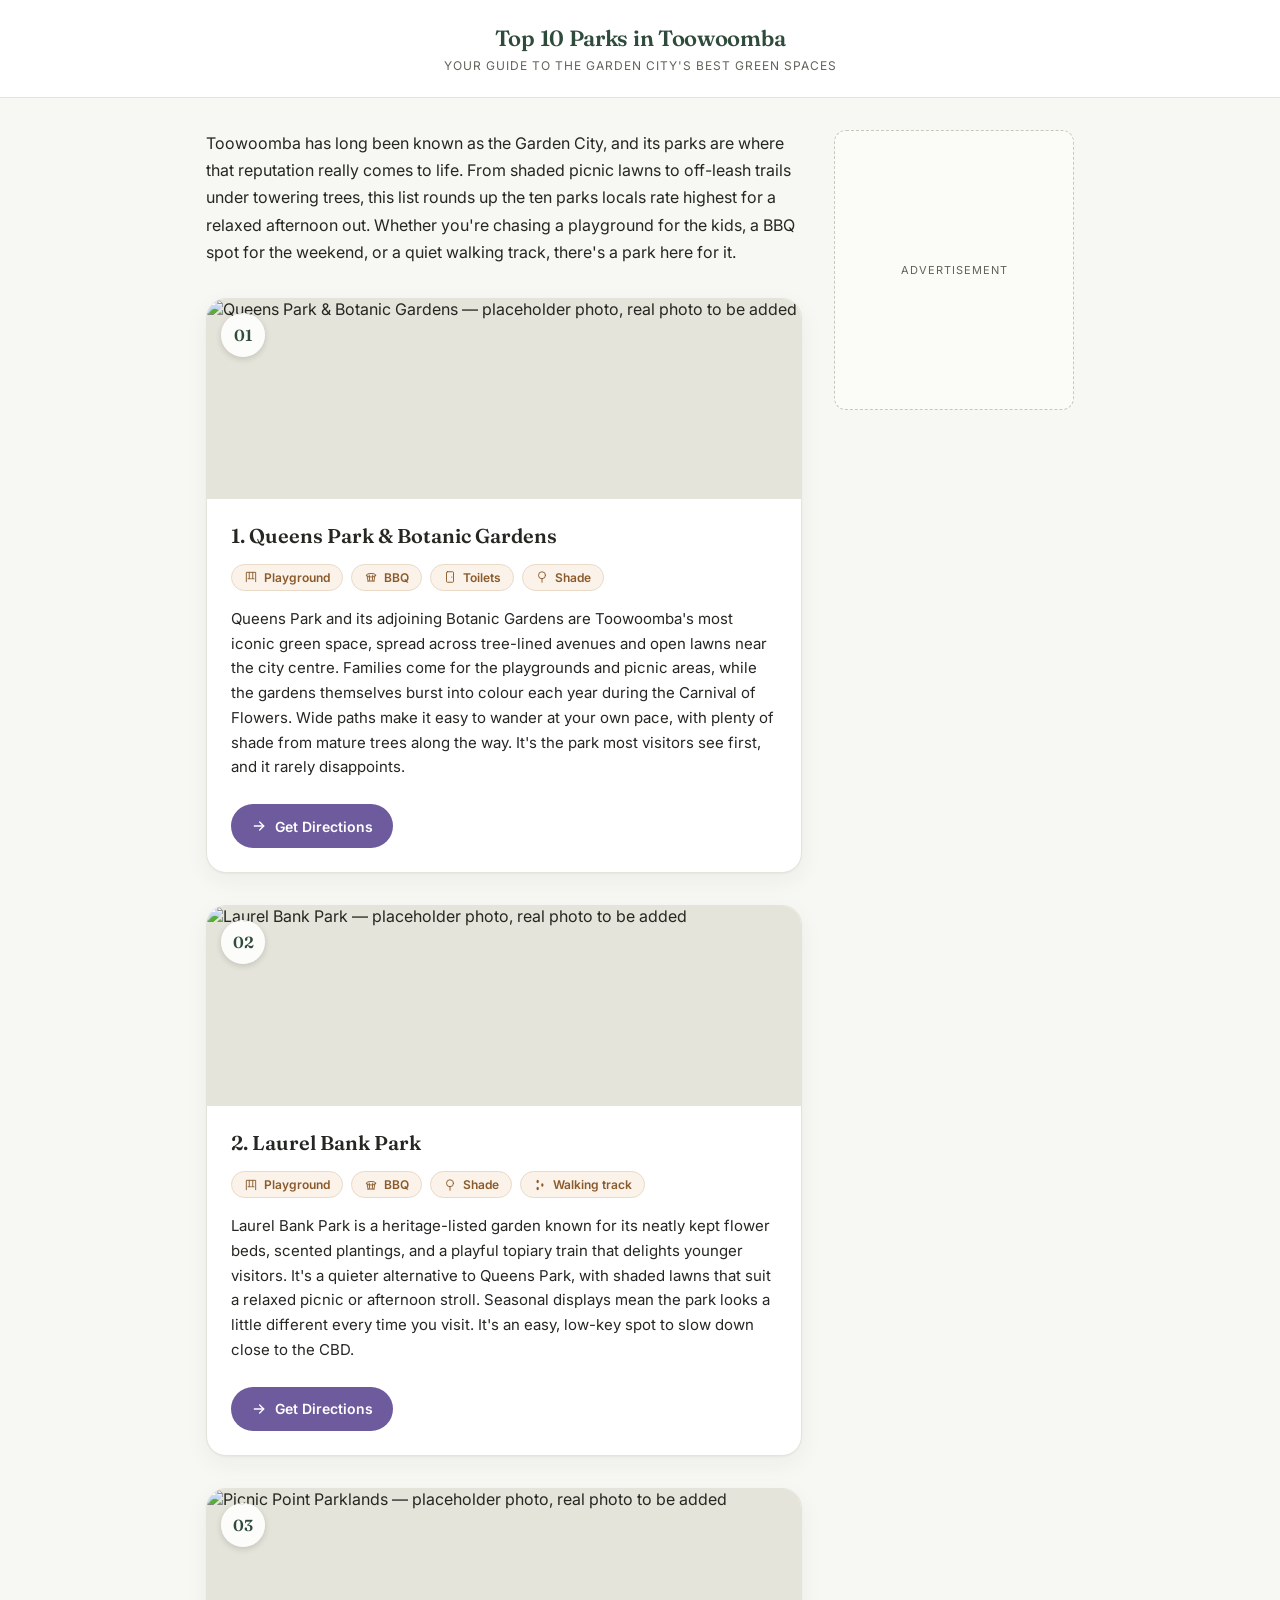
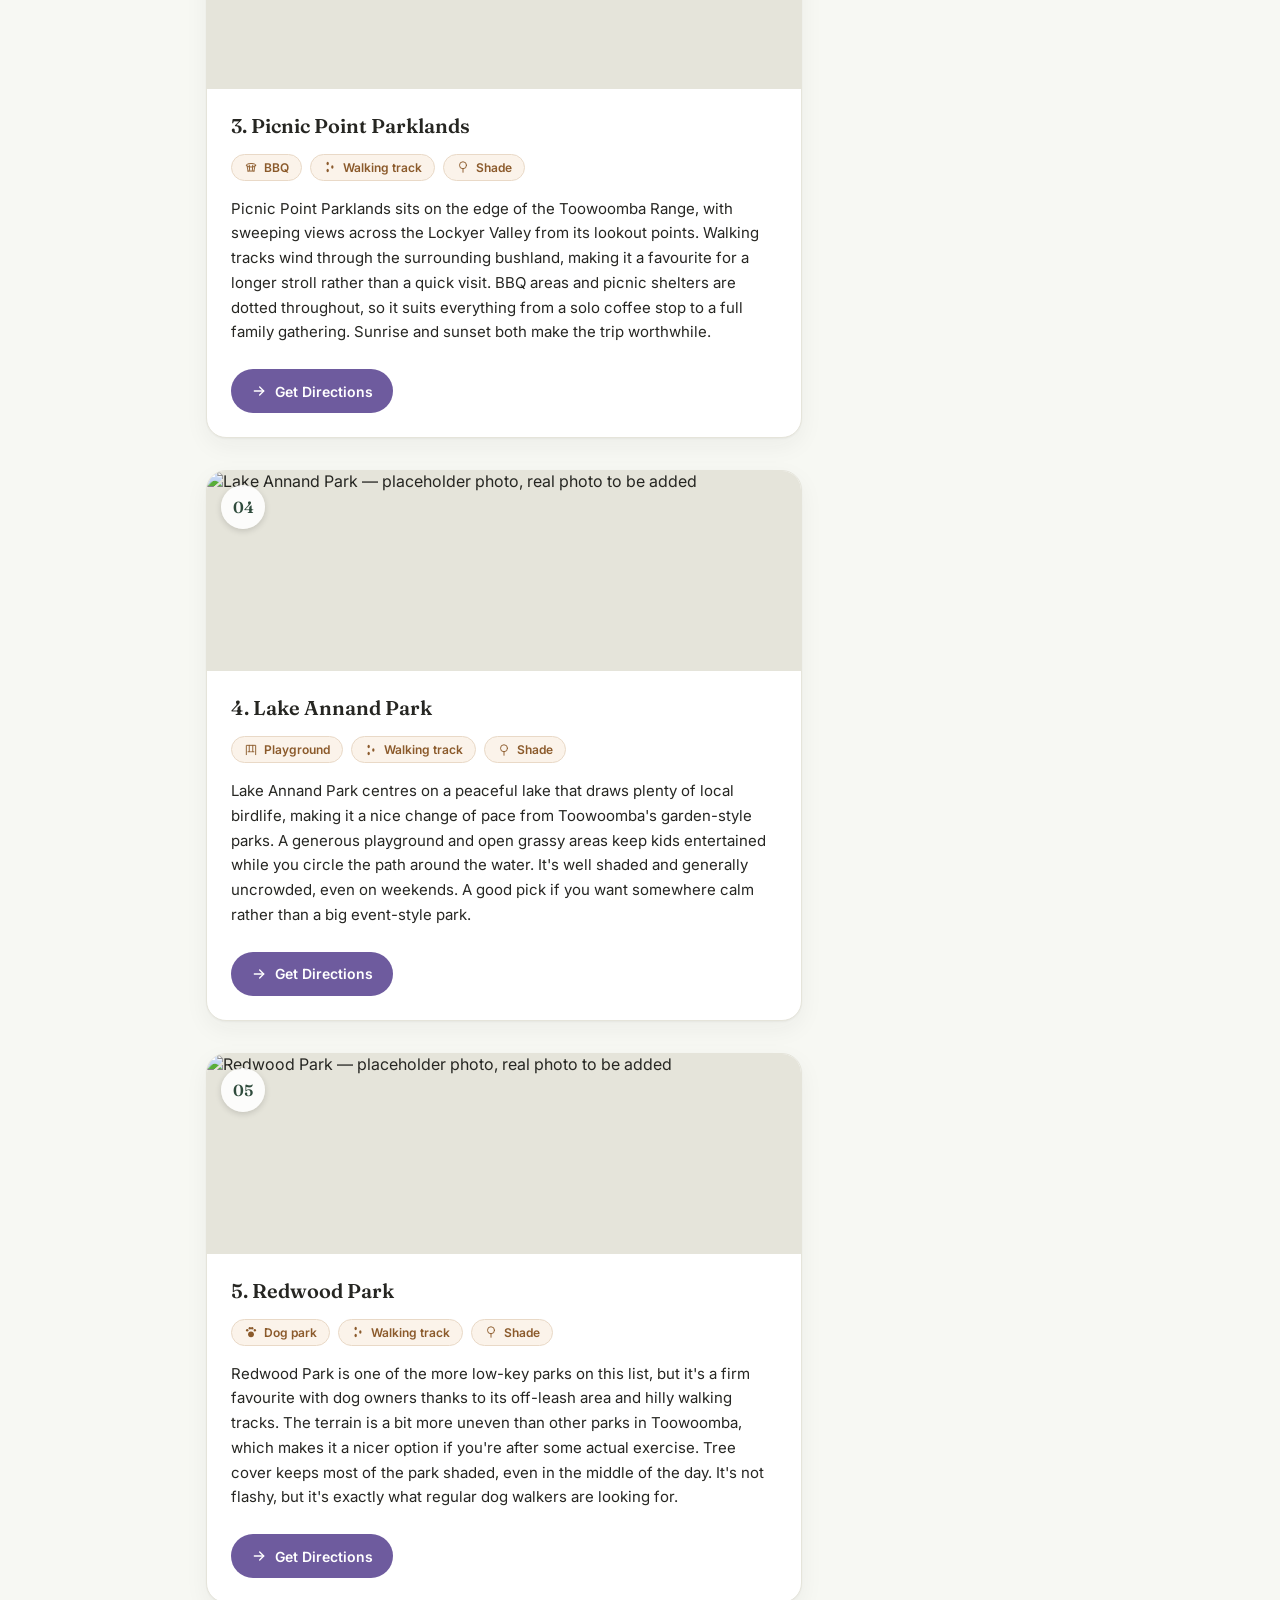
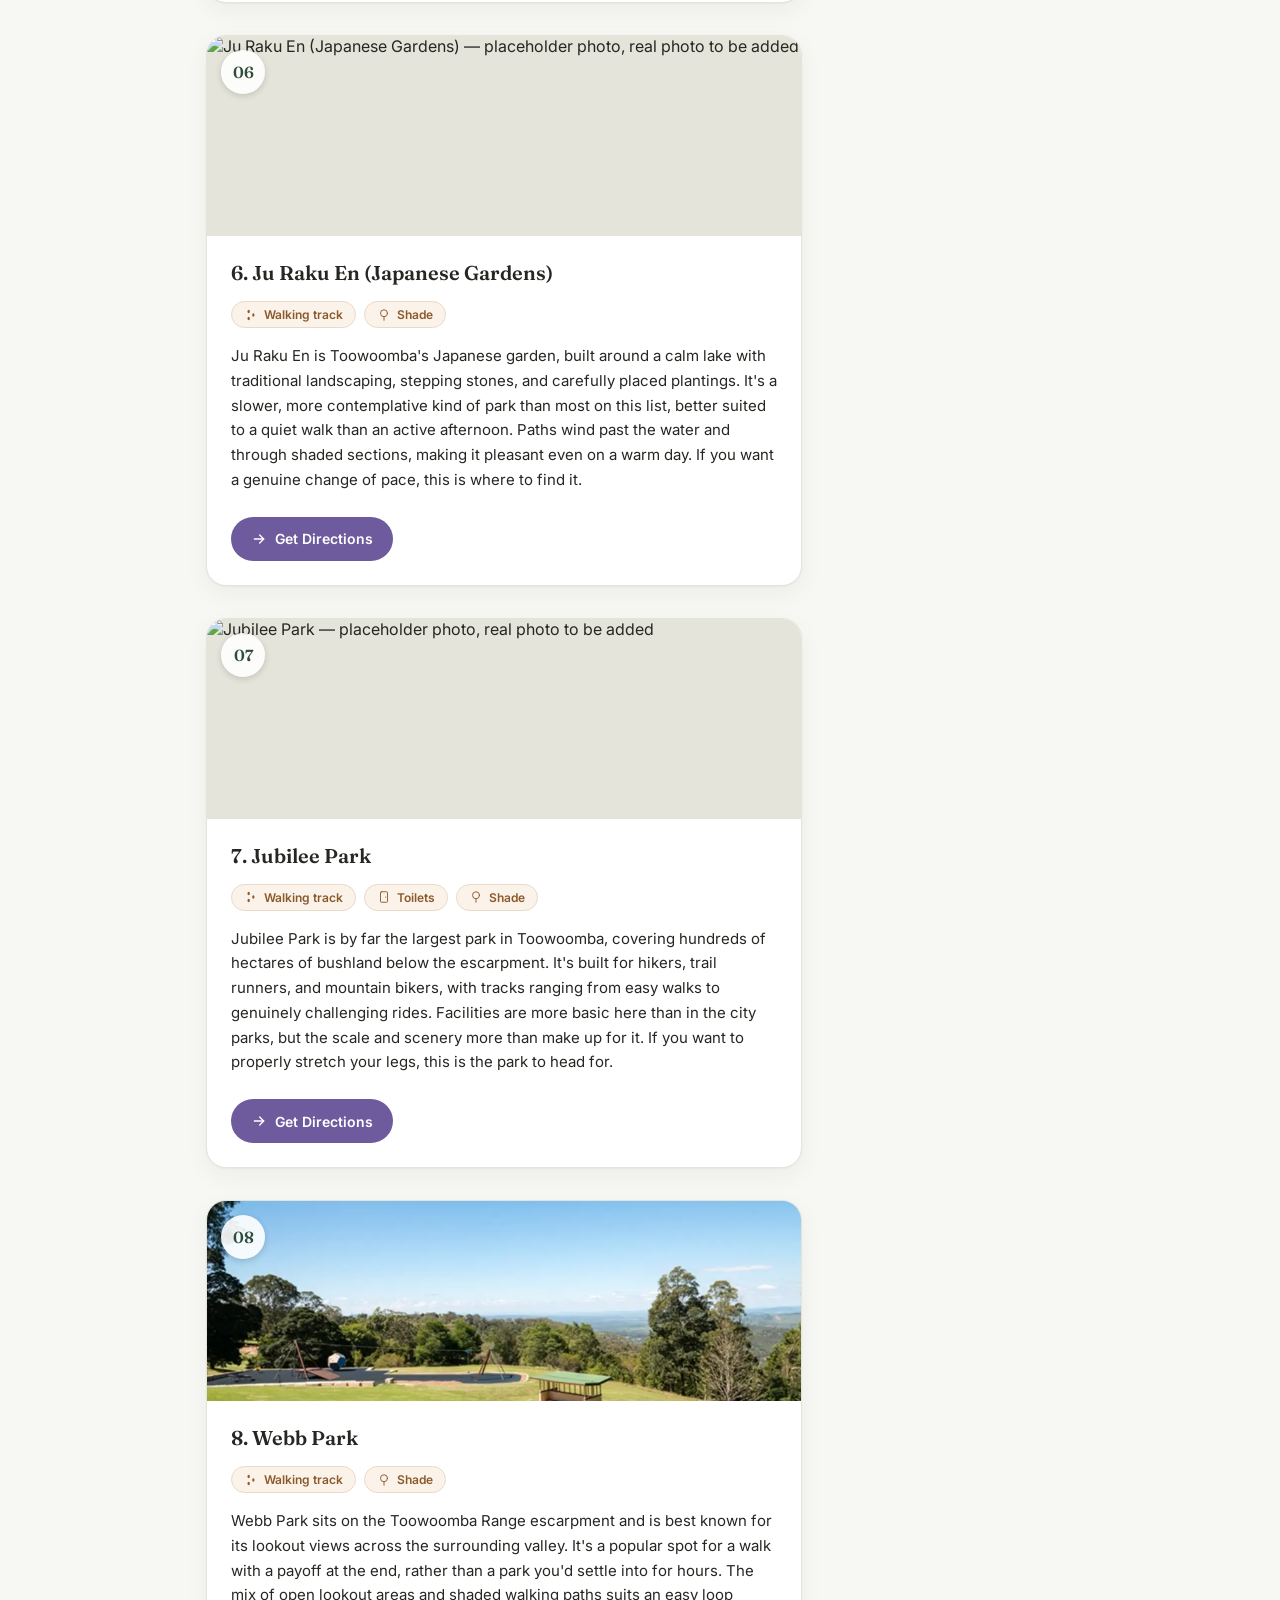
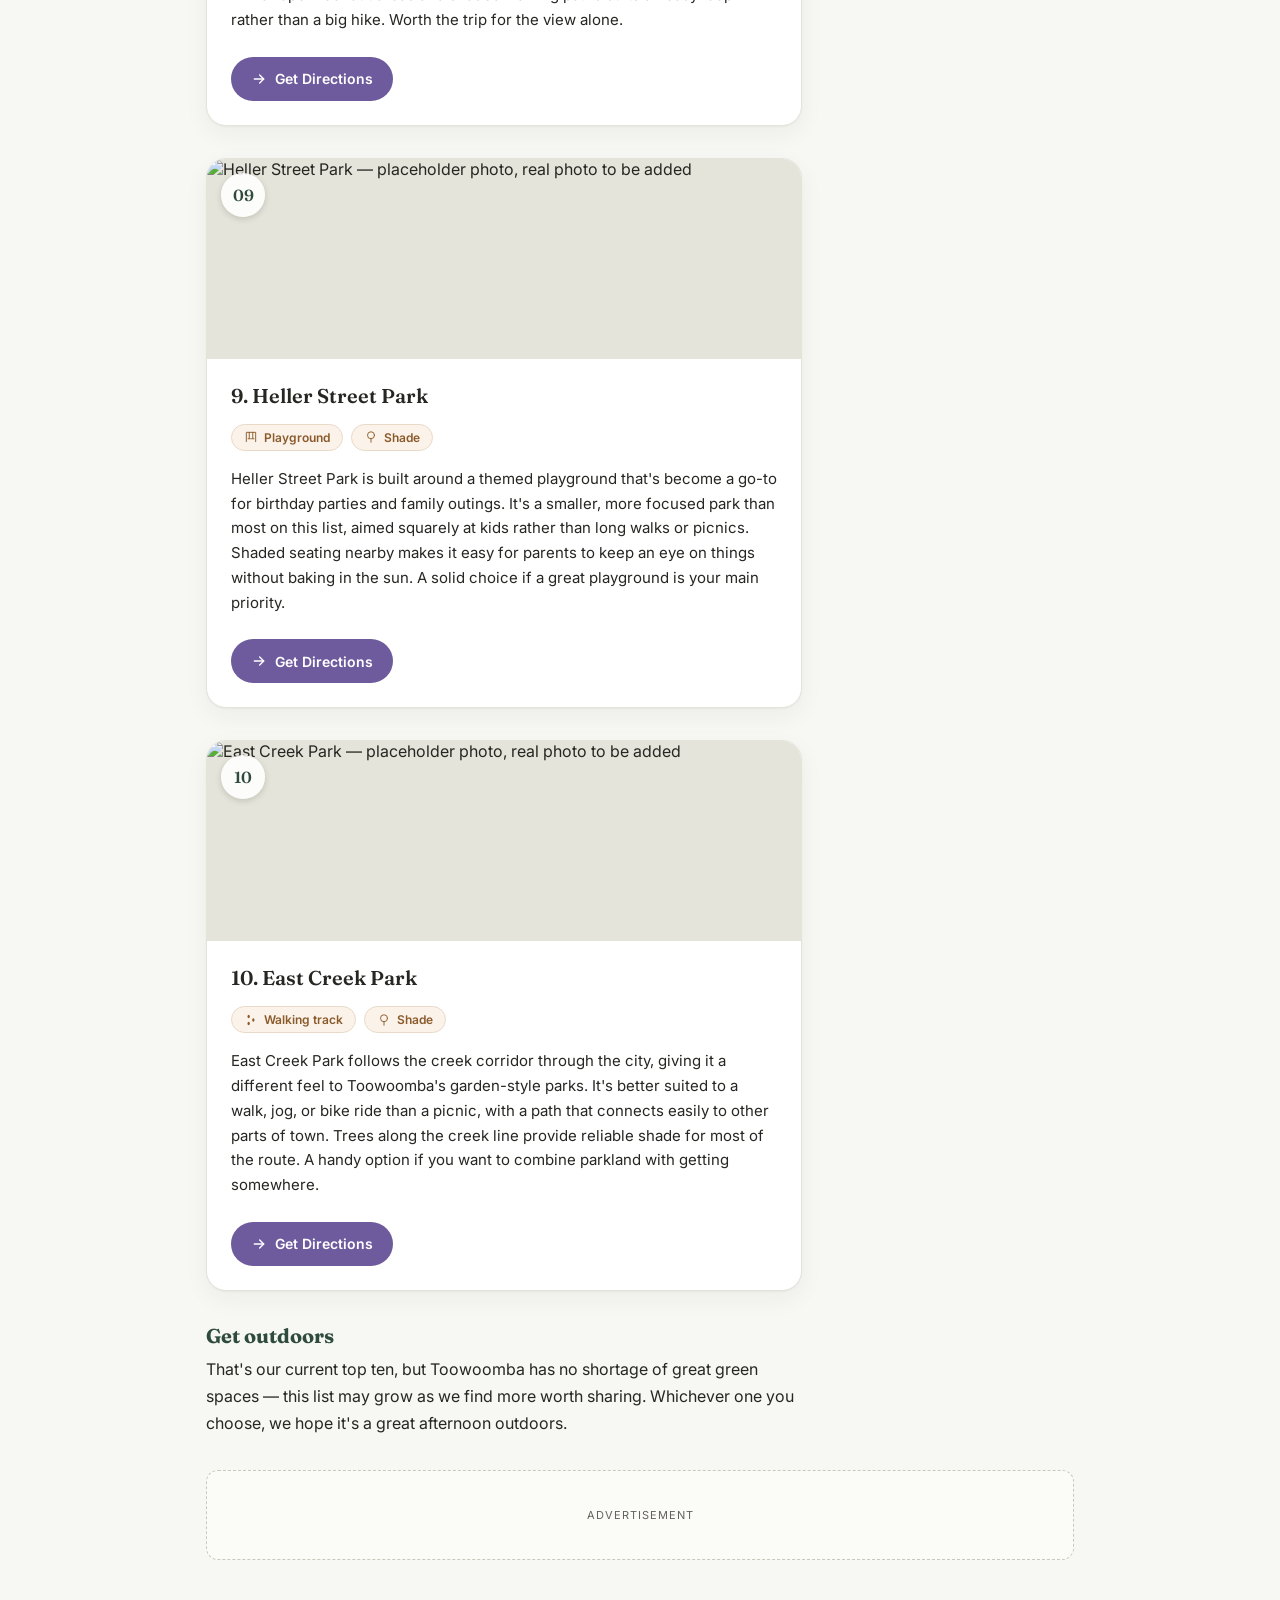
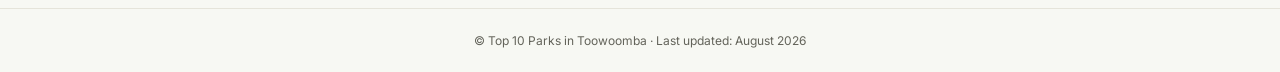
==== commit 68fbf143: "Update index.html" ====
--- a/index.html
+++ b/index.html
@@ -180,6 +180,8 @@
   ]
 }
 </script>
+<script async src="https://pagead2.googlesyndication.com/pagead/js/adsbygoogle.js?client=ca-pub-9584027570857332"
+     crossorigin="anonymous"></script>
 </head>
 <body>
 
@@ -249,7 +251,7 @@
       <div class="card-photo">
         <div class="rank-badge" aria-hidden="true">01</div>
         <!-- TODO: replace src with a real photo of Queens Park & Botanic Gardens (recommended: 800x500, WebP/JPEG) -->
-        <img src="images/parks/01-queens-park.svg"
+        <img src="images/parks/01-queens-park.jpg"
              alt="Queens Park & Botanic Gardens — placeholder photo, real photo to be added"
              width="800" height="500">
       </div>
@@ -277,7 +279,7 @@
       <div class="card-photo">
         <div class="rank-badge" aria-hidden="true">02</div>
         <!-- TODO: replace src with a real photo of Laurel Bank Park (recommended: 800x500, WebP/JPEG) -->
-        <img src="images/parks/02-laurel-bank-park.svg"
+        <img src="images/parks/02-laurel-bank-park.jpg"
              alt="Laurel Bank Park — placeholder photo, real photo to be added"
              width="800" height="500" loading="lazy">
       </div>
@@ -305,7 +307,7 @@
       <div class="card-photo">
         <div class="rank-badge" aria-hidden="true">03</div>
         <!-- TODO: replace src with a real photo of Picnic Point Parklands (recommended: 800x500, WebP/JPEG) -->
-        <img src="images/parks/03-picnic-point-parklands.svg"
+        <img src="images/parks/03-picnic-point-parklands.jpg"
              alt="Picnic Point Parklands — placeholder photo, real photo to be added"
              width="800" height="500" loading="lazy">
       </div>
@@ -332,7 +334,7 @@
       <div class="card-photo">
         <div class="rank-badge" aria-hidden="true">04</div>
         <!-- TODO: replace src with a real photo of Lake Annand Park (recommended: 800x500, WebP/JPEG) -->
-        <img src="images/parks/04-lake-annand-park.svg"
+        <img src="images/parks/04-lake-annand-park.jpg"
              alt="Lake Annand Park — placeholder photo, real photo to be added"
              width="800" height="500" loading="lazy">
       </div>
@@ -359,7 +361,7 @@
       <div class="card-photo">
         <div class="rank-badge" aria-hidden="true">05</div>
         <!-- TODO: replace src with a real photo of Redwood Park (recommended: 800x500, WebP/JPEG) -->
-        <img src="images/parks/05-redwood-park.svg"
+        <img src="images/parks/05-redwood-park.jpg"
              alt="Redwood Park — placeholder photo, real photo to be added"
              width="800" height="500" loading="lazy">
       </div>
@@ -386,7 +388,7 @@
       <div class="card-photo">
         <div class="rank-badge" aria-hidden="true">06</div>
         <!-- TODO: replace src with a real photo of Ju Raku En (Japanese Gardens) (recommended: 800x500, WebP/JPEG) -->
-        <img src="images/parks/06-ju-raku-en-japanese-gardens.svg"
+        <img src="images/parks/06-ju-raku-en-japanese-gardens.jpg"
              alt="Ju Raku En (Japanese Gardens) — placeholder photo, real photo to be added"
              width="800" height="500" loading="lazy">
       </div>
@@ -412,7 +414,7 @@
       <div class="card-photo">
         <div class="rank-badge" aria-hidden="true">07</div>
         <!-- TODO: replace src with a real photo of Jubilee Park (recommended: 800x500, WebP/JPEG) -->
-        <img src="images/parks/07-jubilee-park.svg"
+        <img src="images/parks/07-jubilee-park.jpg"
              alt="Jubilee Park — placeholder photo, real photo to be added"
              width="800" height="500" loading="lazy">
       </div>
@@ -439,7 +441,7 @@
       <div class="card-photo">
         <div class="rank-badge" aria-hidden="true">08</div>
         <!-- TODO: replace src with a real photo of Webb Park (recommended: 800x500, WebP/JPEG) -->
-        <img src="images/parks/08-webb-park.svg"
+        <img src="images/parks/08-webb-park.jpg"
              alt="Webb Park — placeholder photo, real photo to be added"
              width="800" height="500" loading="lazy">
       </div>
@@ -465,7 +467,7 @@
       <div class="card-photo">
         <div class="rank-badge" aria-hidden="true">09</div>
         <!-- TODO: replace src with a real photo of Heller Street Park (recommended: 800x500, WebP/JPEG) -->
-        <img src="images/parks/09-heller-street-park.svg"
+        <img src="images/parks/09-heller-street-park.jpg"
              alt="Heller Street Park — placeholder photo, real photo to be added"
              width="800" height="500" loading="lazy">
       </div>
@@ -491,7 +493,7 @@
       <div class="card-photo">
         <div class="rank-badge" aria-hidden="true">10</div>
         <!-- TODO: replace src with a real photo of East Creek Park (recommended: 800x500, WebP/JPEG) -->
-        <img src="images/parks/10-east-creek-park.svg"
+        <img src="images/parks/10-east-creek-park.jpg"
              alt="East Creek Park — placeholder photo, real photo to be added"
              width="800" height="500" loading="lazy">
       </div>
